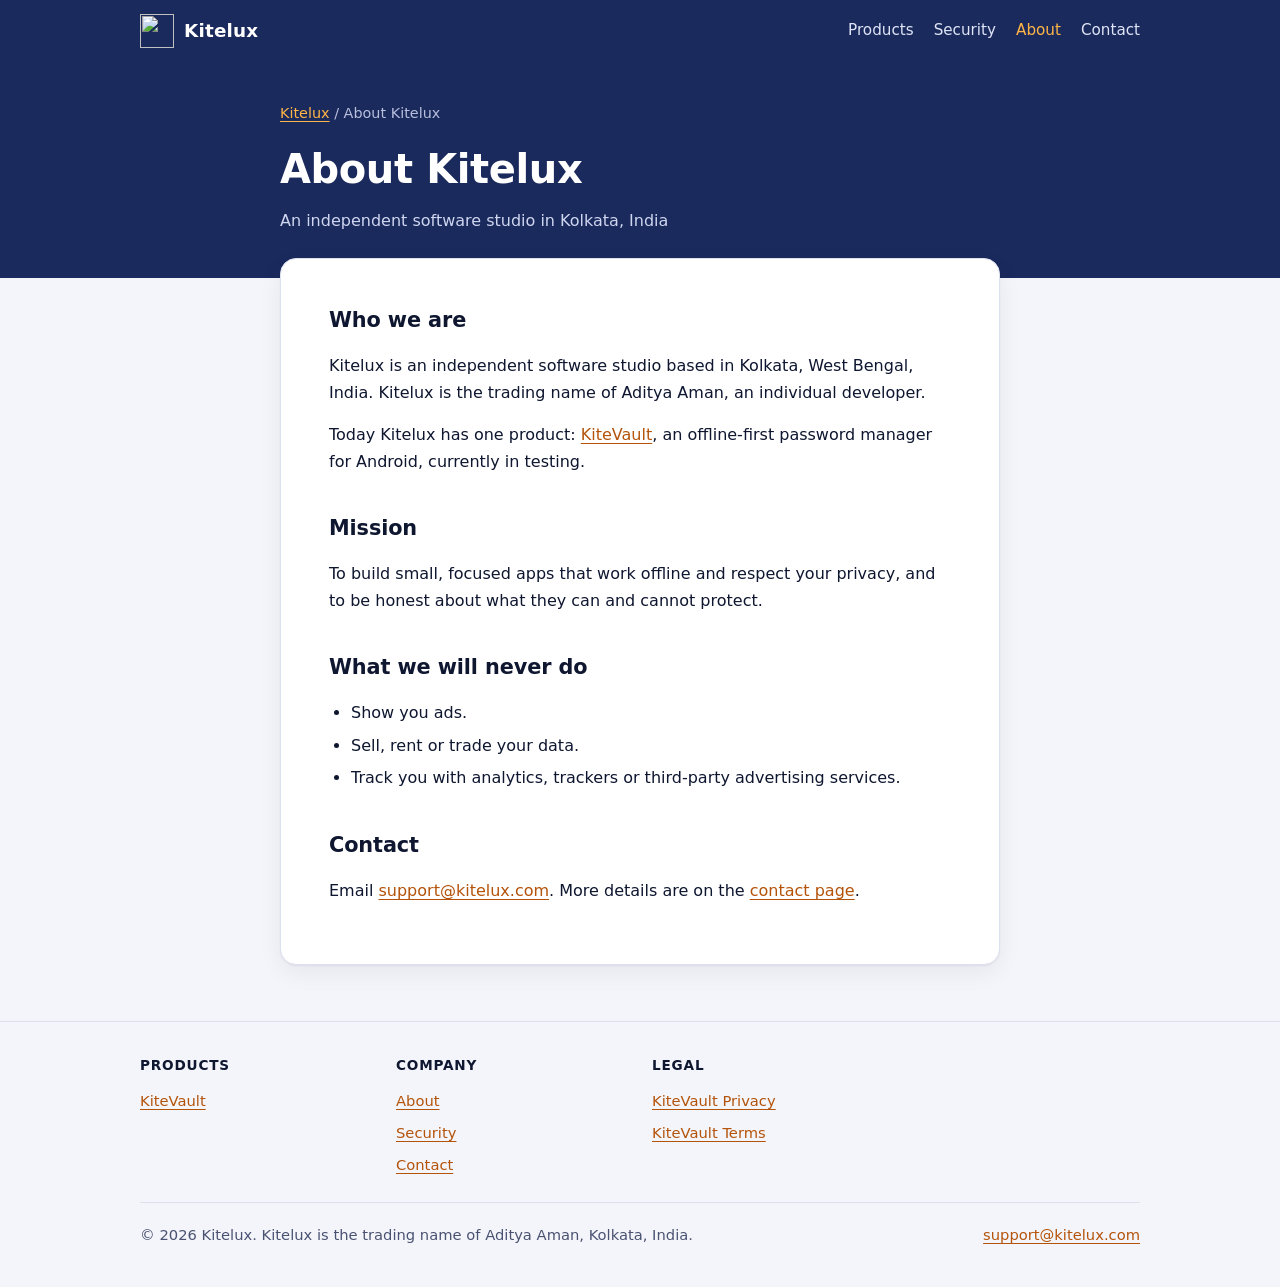
==== about/index.html @ 8097b114 "Rebuild kitelux.com as multi-product company hub Co-Authored-By: Claude Sonnet 5.5 <noreply@anthropi" ====
<!doctype html>
<html lang="en">
  <head>
    <meta charset="utf-8" />
    <meta name="viewport" content="width=device-width, initial-scale=1" />
    <title>About – Kitelux</title>
    <meta name="description" content="Kitelux is an independent software studio based in Kolkata, India, building small, focused apps that work offline and respect your privacy." />
    <link rel="canonical" href="https://kitelux.com/about/" />
    <meta name="theme-color" content="#0E1630" />

    <!-- TODO: assets/favicon-32.png and assets/apple-touch-icon.png do not exist yet. Generate them from the Kitelux logo. -->
    <link rel="icon" type="image/png" sizes="32x32" href="/assets/favicon-32.png" />
    <link rel="apple-touch-icon" sizes="180x180" href="/assets/apple-touch-icon.png" />

    <meta property="og:type" content="website" />
    <meta property="og:site_name" content="Kitelux" />
    <meta property="og:title" content="About – Kitelux" />
    <meta property="og:description" content="Kitelux is an independent software studio based in Kolkata, India, building small, focused apps that work offline and respect your privacy." />
    <meta property="og:url" content="https://kitelux.com/about/" />
    <!-- TODO: assets/og-kitelux.png does not exist yet (recommended 1200x630). -->
    <meta property="og:image" content="https://kitelux.com/assets/og-kitelux.png" />
    <meta name="twitter:card" content="summary_large_image" />

    <link rel="stylesheet" href="/assets/style.css" />
  </head>
  <body>
    <a class="skip" href="#main">Skip to content</a>

    <header class="site-header">
      <div class="wrap">
        <!-- TODO: confirm extension of the Kitelux logo (assets/kitelux-logo.svg or .png). File not added yet. -->
        <a class="brand" href="/"><img src="/assets/kitelux-logo.png" alt="" />Kitelux</a>
        <nav class="nav" aria-label="Main">
          <a href="/#products">Products</a>
          <a href="/security/">Security</a>
          <a href="/about/" aria-current="page">About</a>
          <a href="/contact/">Contact</a>
        </nav>
      </div>
    </header>

    <div class="doc-head">
      <div class="wrap narrow">
        <nav class="crumbs" aria-label="Breadcrumb"><a href="/">Kitelux</a> / <span aria-current="page">About Kitelux</span></nav>
        <h1>About Kitelux</h1>
        <p>An independent software studio in Kolkata, India</p>
      </div>
    </div>

    <main id="main" class="wrap narrow">
      <article class="doc">
        <h2>Who we are</h2>
        <p>
          Kitelux is an independent software studio based in Kolkata, West Bengal, India. Kitelux
          is the trading name of Aditya Aman, an individual developer.
        </p>
        <p>
          Today Kitelux has one product: <a href="/vault/">KiteVault</a>, an offline-first password
          manager for Android, currently in testing.
        </p>

        <h2>Mission</h2>
        <!-- TODO: confirm or replace this mission statement; drafted from the site's existing principles. -->
        <p>
          To build small, focused apps that work offline and respect your privacy, and to be honest
          about what they can and cannot protect.
        </p>

        <h2>What we will never do</h2>
        <ul>
          <li>Show you ads.</li>
          <li>Sell, rent or trade your data.</li>
          <li>Track you with analytics, trackers or third-party advertising services.</li>
        </ul>

        <h2>Contact</h2>
        <p>
          Email <a href="mailto:support@kitelux.com">support@kitelux.com</a>. More details are on the
          <a href="/contact/">contact page</a>.
        </p>
      </article>
    </main>

    <footer class="site-footer">
      <div class="wrap">
        <div class="footer-cols">
          <div class="footer-col">
            <h2>Products</h2>
            <ul>
              <li><a href="/vault/">KiteVault</a></li>
            </ul>
          </div>
          <div class="footer-col">
            <h2>Company</h2>
            <ul>
              <li><a href="/about/">About</a></li>
              <li><a href="/security/">Security</a></li>
              <li><a href="/contact/">Contact</a></li>
            </ul>
          </div>
          <div class="footer-col">
            <h2>Legal</h2>
            <ul>
              <li><a href="/vault/privacy/">KiteVault Privacy</a></li>
              <li><a href="/vault/terms/">KiteVault Terms</a></li>
            </ul>
          </div>
        </div>
        <div class="footer-bottom">
          <p>© 2026 Kitelux. Kitelux is the trading name of Aditya Aman, Kolkata, India.</p>
          <p><a href="mailto:support@kitelux.com">support@kitelux.com</a></p>
        </div>
      </div>
    </footer>
  </body>
</html>
---- assets/style.css ----
/*
 * Kitelux design system. One shared stylesheet for every page. No fonts or assets loaded externally.
 * Palette: night blue #0E1630, amber #FFB547. Light/dark via prefers-color-scheme.
 *
 * COMPONENTS (class → purpose)
 *   .site-header > .wrap > .brand + nav.nav   Header. Nav: Products, Security, About, Contact.
 *                                             Wraps onto extra lines on small screens (no JS, no hamburger).
 *                                             Mark current page with aria-current="page".
 *   .site-footer                              Footer, 4 columns on desktop, stacked on mobile:
 *     .footer-cols > .footer-col (h2 + ul)      Products | Company | Legal  (+ brand column optional)
 *     .footer-bottom                            © line + support email.
 *   .card / .product-card                     Surface box. Product card = .card.product-card with
 *                                             .app-head (icon + h2), a .badge, p, and .links buttons.
 *   .badge  + .badge-testing | .badge-available | .badge-soon
 *                                             Status pill. (.tag is a legacy alias of the base badge.)
 *   .section-heading                          Centered/left heading block: h2 + optional p, inside sections.
 *   .btn.btn-primary | .btn.btn-secondary     Buttons. Plain .btn behaves as secondary (legacy).
 *   .feature-grid > .feature                  Responsive grid of short feature blurbs (h3 + p).
 *                                             (.principles / .principle are legacy aliases.)
 *   .hero, .doc-head, .doc, .summary, .toc    Home hero and legal-document layout.
 *
 * Use tokens (var(--...)) instead of hard-coded colors in pages.
 */

:root {
  --bg: #f4f5fa;
  --surface: #ffffff;
  --surface-muted: #e8eaf3;
  --border: #dde1ee;
  --text: #0e1630;
  --text-muted: #4a5272;
  --primary: #1b2a5c;
  --on-primary: #ffffff;
  --accent: #b4530a;
  --accent-soft: #fff1dc;
  --header: #1b2a5c;
  --shadow: 0 1px 2px rgba(14, 22, 48, 0.06), 0 8px 24px rgba(14, 22, 48, 0.06);

  /* Status badges */
  --badge-testing-bg: var(--accent-soft);
  --badge-testing-fg: var(--accent);
  --badge-available-bg: #dcf5e3;
  --badge-available-fg: #14532d;
  --badge-soon-bg: var(--surface-muted);
  --badge-soon-fg: var(--text-muted);

  --font-sans:
    system-ui, -apple-system, 'Segoe UI', Roboto, 'Helvetica Neue', Arial, sans-serif;
}

@media (prefers-color-scheme: dark) {
  :root {
    --bg: #0e1630;
    --surface: #172042;
    --surface-muted: #212c5a;
    --border: #2a3566;
    --text: #f4f5fa;
    --text-muted: #b7bfdd;
    --primary: #ffb547;
    --on-primary: #0e1630;
    --accent: #ffb547;
    --accent-soft: #2b2f4e;
    --header: #0e1630;
    --shadow: 0 1px 2px rgba(0, 0, 0, 0.3), 0 8px 24px rgba(0, 0, 0, 0.25);

    --badge-available-bg: #17382b;
    --badge-available-fg: #9be7b4;
  }
}

/* Base */
* {
  box-sizing: border-box;
}

html {
  scroll-behavior: smooth;
  -webkit-text-size-adjust: 100%;
}

body {
  margin: 0;
  background: var(--bg);
  color: var(--text);
  font-family: var(--font-sans);
  font-size: 16px;
  line-height: 1.65;
  -webkit-font-smoothing: antialiased;
}

a {
  color: var(--accent);
  text-underline-offset: 3px;
}

a:hover {
  text-decoration-thickness: 2px;
}

:focus-visible {
  outline: 3px solid var(--accent);
  outline-offset: 2px;
  border-radius: 4px;
}

.skip {
  position: absolute;
  left: -999px;
}
.skip:focus {
  left: 16px;
  top: 12px;
  background: var(--surface);
  padding: 8px 12px;
  border-radius: 8px;
  z-index: 10;
}

.wrap {
  width: 100%;
  max-width: 1040px;
  margin: 0 auto;
  padding: 0 20px;
}

.wrap.narrow {
  max-width: 760px;
}

/* Site header + nav (works without JS: links wrap onto further lines on narrow screens) */
.site-header {
  background: var(--header);
  color: #fff;
}

/* The header background is dark in both modes, so use amber focus rings here. */
.site-header :focus-visible,
.hero :focus-visible,
.doc-head :focus-visible {
  outline-color: #ffb547;
}

.site-header .wrap {
  display: flex;
  flex-wrap: wrap;
  align-items: center;
  justify-content: space-between;
  gap: 4px 16px;
  padding-top: 10px;
  padding-bottom: 10px;
}

.brand {
  display: inline-flex;
  align-items: center;
  gap: 10px;
  color: #fff;
  text-decoration: none;
  font-weight: 700;
  font-size: 1.15rem;
  letter-spacing: 0.01em;
  padding: 4px 0;
}

.brand img {
  width: 34px;
  height: 34px;
}

.nav {
  display: flex;
  flex-wrap: wrap;
  gap: 0 20px;
  font-size: 0.95rem;
}

.nav a {
  color: #dfe4f7;
  text-decoration: none;
  padding: 8px 0; /* comfortable tap target */
}

.nav a:hover,
.nav a[aria-current='page'] {
  color: #ffb547;
}

/* Hero */
.hero {
  background: linear-gradient(180deg, var(--header) 0%, #14204a 100%);
  color: #fff;
  padding: 72px 0 96px;
  text-align: center;
}

.hero img {
  width: 96px;
  height: 96px;
  margin-bottom: 8px;
}

.hero h1 {
  margin: 0 0 12px;
  font-size: clamp(2.2rem, 6vw, 3.4rem);
  line-height: 1.1;
  letter-spacing: -0.02em;
}

.hero p {
  margin: 0 auto;
  max-width: 560px;
  color: #cfd6f0;
  font-size: 1.1rem;
}

/* Section heading */
.section-heading {
  margin: 0 0 24px;
  max-width: 640px;
}

.section-heading h2 {
  margin: 0 0 6px;
  font-size: clamp(1.4rem, 4vw, 1.9rem);
  line-height: 1.2;
  letter-spacing: -0.01em;
}

.section-heading p {
  margin: 0;
  color: var(--text-muted);
}

.section-heading.center {
  margin-left: auto;
  margin-right: auto;
  text-align: center;
}

/* Cards / product card */
.cards {
  display: grid;
  gap: 20px;
  margin-top: -48px;
  padding-bottom: 56px;
}

.card {
  background: var(--surface);
  border: 1px solid var(--border);
  border-radius: 16px;
  padding: 28px;
  box-shadow: var(--shadow);
}

.card h2 {
  margin: 0 0 6px;
  font-size: 1.4rem;
}

.card p {
  margin: 0 0 16px;
  color: var(--text-muted);
}

.product-card {
  display: flex;
  flex-direction: column;
}

.product-card .links {
  margin-top: auto;
}

.app-head {
  display: flex;
  align-items: center;
  gap: 16px;
  margin-bottom: 12px;
}

.app-head img {
  width: 56px;
  height: 56px;
  border-radius: 14px;
  background: #0e1630;
  padding: 6px;
}

.app-head h2 {
  margin: 0;
}

/* Status badge (.tag kept as a legacy alias of the base style) */
.badge,
.tag {
  display: inline-block;
  background: var(--badge-testing-bg);
  color: var(--badge-testing-fg);
  font-size: 0.78rem;
  font-weight: 600;
  letter-spacing: 0.04em;
  text-transform: uppercase;
  line-height: 1.5;
  padding: 3px 10px;
  border-radius: 999px;
  margin-bottom: 12px;
}

.badge-testing {
  background: var(--badge-testing-bg);
  color: var(--badge-testing-fg);
}

.badge-available {
  background: var(--badge-available-bg);
  color: var(--badge-available-fg);
}

.badge-soon {
  background: var(--badge-soon-bg);
  color: var(--badge-soon-fg);
}

/* Buttons: .btn alone = secondary (outline) */
.links {
  display: flex;
  flex-wrap: wrap;
  gap: 12px;
}

.btn {
  display: inline-block;
  padding: 10px 18px;
  border-radius: 10px;
  font-weight: 600;
  font-size: 0.95rem;
  line-height: 1.4;
  text-align: center;
  text-decoration: none;
  background: transparent;
  border: 1.5px solid var(--primary);
  color: var(--primary);
}

.btn:hover {
  background: var(--primary);
  color: var(--on-primary);
}

.btn-primary {
  background: var(--primary);
  color: var(--on-primary);
}

.btn-primary:hover {
  background: transparent;
  color: var(--primary);
}

.btn-secondary {
  background: transparent;
  color: var(--primary);
}

/* Feature grid (.principles / .principle kept as legacy aliases) */
.feature-grid,
.principles {
  display: grid;
  gap: 16px;
  padding: 8px 0 64px;
}

.feature,
.principle {
  padding: 20px;
  border-left: 3px solid var(--accent);
  background: var(--surface);
  border-radius: 0 12px 12px 0;
}

.feature h3,
.principle h3 {
  margin: 0 0 4px;
  font-size: 1.05rem;
}

.feature p,
.principle p {
  margin: 0;
  color: var(--text-muted);
  font-size: 0.95rem;
}

/* Page sections, muted card, text strips (home page) */
.section {
  padding-top: 56px;
}

.section .cards {
  margin-top: 0;
  padding-bottom: 0;
}

.card h3 {
  margin: 0 0 6px;
  font-size: 1.4rem;
}

.app-head h3 {
  margin: 0;
}

.card-muted {
  background: var(--surface-muted);
  border-style: dashed;
  box-shadow: none;
}

.card-muted h3,
.card-muted p {
  color: var(--text-muted);
}

.hero-actions {
  margin-top: 24px;
}

.strip {
  border-top: 1px solid var(--border);
  padding: 32px 0;
}

.strip + .strip {
  padding-top: 0;
  border-top: 0;
}

.strip h2 {
  margin: 0 0 6px;
  font-size: 1.2rem;
}

.strip p {
  margin: 0;
  max-width: 640px;
  color: var(--text-muted);
}

/* Links on the muted contents box: accent is below 4.5:1 here in light mode */
.toc a {
  color: var(--primary);
}

/* Buttons on the hero, which is dark navy in both modes */
.hero .btn-primary {
  background: #ffb547;
  border-color: #ffb547;
  color: #0e1630;
}

.hero .btn-primary:hover {
  background: #fff;
  border-color: #fff;
  color: #0e1630;
}

.hero .btn-secondary {
  color: #fff;
  border-color: #fff;
}

.hero .btn-secondary:hover {
  background: #fff;
  color: #0e1630;
}

/* Buttons placed on the dark hero (404) */
.links-center {
  justify-content: center;
}

.btn-on-dark {
  color: #fff;
  border-color: #fff;
}

.btn-on-dark:hover {
  background: #fff;
  color: #0e1630;
}

/* Product page */
.hero-product {
  padding: 40px 0 56px;
}

.hero .crumbs {
  font-size: 0.9rem;
  color: #b7bfdd;
  margin-bottom: 24px;
  text-align: left;
}

.hero .crumbs a {
  color: #ffb547;
}

.hero .app-icon {
  border-radius: 22px;
  background: #0e1630;
  padding: 10px;
}

.hero-product .badge {
  margin-bottom: 4px;
}

.prose {
  max-width: 680px;
  margin: 0;
}

.checklist {
  padding-left: 22px;
}

.checklist li {
  margin: 8px 0;
}

.faq h3 {
  margin: 24px 0 4px;
  font-size: 1.05rem;
}

.faq h3:first-child {
  margin-top: 0;
}

.faq p {
  margin: 0;
  color: var(--text-muted);
}

/* Legal pages */
.doc-head {
  background: var(--header);
  color: #fff;
  padding: 40px 0 44px;
}

.doc-head .crumbs {
  font-size: 0.9rem;
  color: #b7bfdd;
  margin-bottom: 10px;
}

.doc-head .crumbs a {
  color: #ffb547;
}

.doc-head h1 {
  margin: 0 0 6px;
  font-size: clamp(1.8rem, 5vw, 2.5rem);
  letter-spacing: -0.01em;
}

.doc-head p {
  margin: 0;
  color: #cfd6f0;
}

.doc {
  background: var(--surface);
  border: 1px solid var(--border);
  border-radius: 16px;
  box-shadow: var(--shadow);
  padding: 32px 28px;
  margin: -20px auto 56px;
}

.doc h2 {
  margin: 36px 0 8px;
  font-size: 1.3rem;
  letter-spacing: -0.005em;
}

.doc h2:first-child {
  margin-top: 0;
}

.doc h3 {
  margin: 20px 0 4px;
  font-size: 1.05rem;
}

.doc p,
.doc li {
  color: var(--text);
}

.doc ul {
  padding-left: 22px;
}

.doc li {
  margin: 6px 0;
}

.summary {
  background: var(--accent-soft);
  border-radius: 12px;
  padding: 18px 20px;
  margin: 0 0 28px;
}

.summary strong {
  display: block;
  margin-bottom: 6px;
}

.summary ul {
  margin: 0;
}

.toc {
  background: var(--surface-muted);
  border-radius: 12px;
  padding: 16px 20px;
  margin: 0 0 28px;
  font-size: 0.95rem;
}

.toc strong {
  display: block;
  margin-bottom: 6px;
}

.toc ol {
  margin: 0;
  padding-left: 20px;
  columns: 2;
  column-gap: 32px;
}

.table-scroll {
  overflow-x: auto;
}

table {
  width: 100%;
  border-collapse: collapse;
  font-size: 0.95rem;
  margin: 12px 0;
}

th,
td {
  text-align: left;
  vertical-align: top;
  padding: 10px 12px;
  border-bottom: 1px solid var(--border);
}

th {
  background: var(--surface-muted);
  font-weight: 600;
}

/* Footer: .footer-cols (4 columns) + .footer-bottom.
   Legacy markup (.wrap with a span and a nav) keeps working. */
.site-footer {
  border-top: 1px solid var(--border);
  padding: 32px 0 40px;
  color: var(--text-muted);
  font-size: 0.92rem;
}

.site-footer .wrap {
  display: flex;
  flex-wrap: wrap;
  justify-content: space-between;
  gap: 12px;
}

.site-footer nav {
  display: flex;
  flex-wrap: wrap;
  gap: 18px;
}

.footer-cols {
  display: grid;
  grid-template-columns: 1fr;
  gap: 24px;
  flex: 1 1 100%;
}

.footer-col h2 {
  margin: 0 0 8px;
  font-size: 0.85rem;
  letter-spacing: 0.06em;
  text-transform: uppercase;
  color: var(--text);
}

.footer-col ul {
  list-style: none;
  margin: 0;
  padding: 0;
}

.footer-col li {
  margin: 0;
}

.footer-col a {
  display: inline-block;
  padding: 4px 0;
}

.footer-bottom {
  flex: 1 1 100%;
  display: flex;
  flex-wrap: wrap;
  justify-content: space-between;
  gap: 8px 24px;
  margin-top: 8px;
  padding-top: 20px;
  border-top: 1px solid var(--border);
}

.footer-bottom p {
  margin: 0;
}

@media (min-width: 560px) {
  .footer-cols {
    grid-template-columns: repeat(2, 1fr);
  }
}

@media (min-width: 720px) {
  .cards {
    grid-template-columns: repeat(2, 1fr);
  }
  .feature-grid,
  .principles {
    grid-template-columns: repeat(3, 1fr);
  }
  .feature-grid.feature-grid-4 {
    grid-template-columns: repeat(2, 1fr);
  }
  .doc {
    padding: 44px 48px;
  }
  .footer-cols {
    grid-template-columns: repeat(4, 1fr);
  }
}

@media (max-width: 560px) {
  .toc ol {
    columns: 1;
  }
  .nav {
    gap: 0 16px;
  }
}

@media print {
  .site-header,
  .site-footer,
  .toc {
    display: none;
  }
  .doc-head {
    background: none;
    color: #000;
  }
  .doc {
    box-shadow: none;
    border: 0;
  }
}
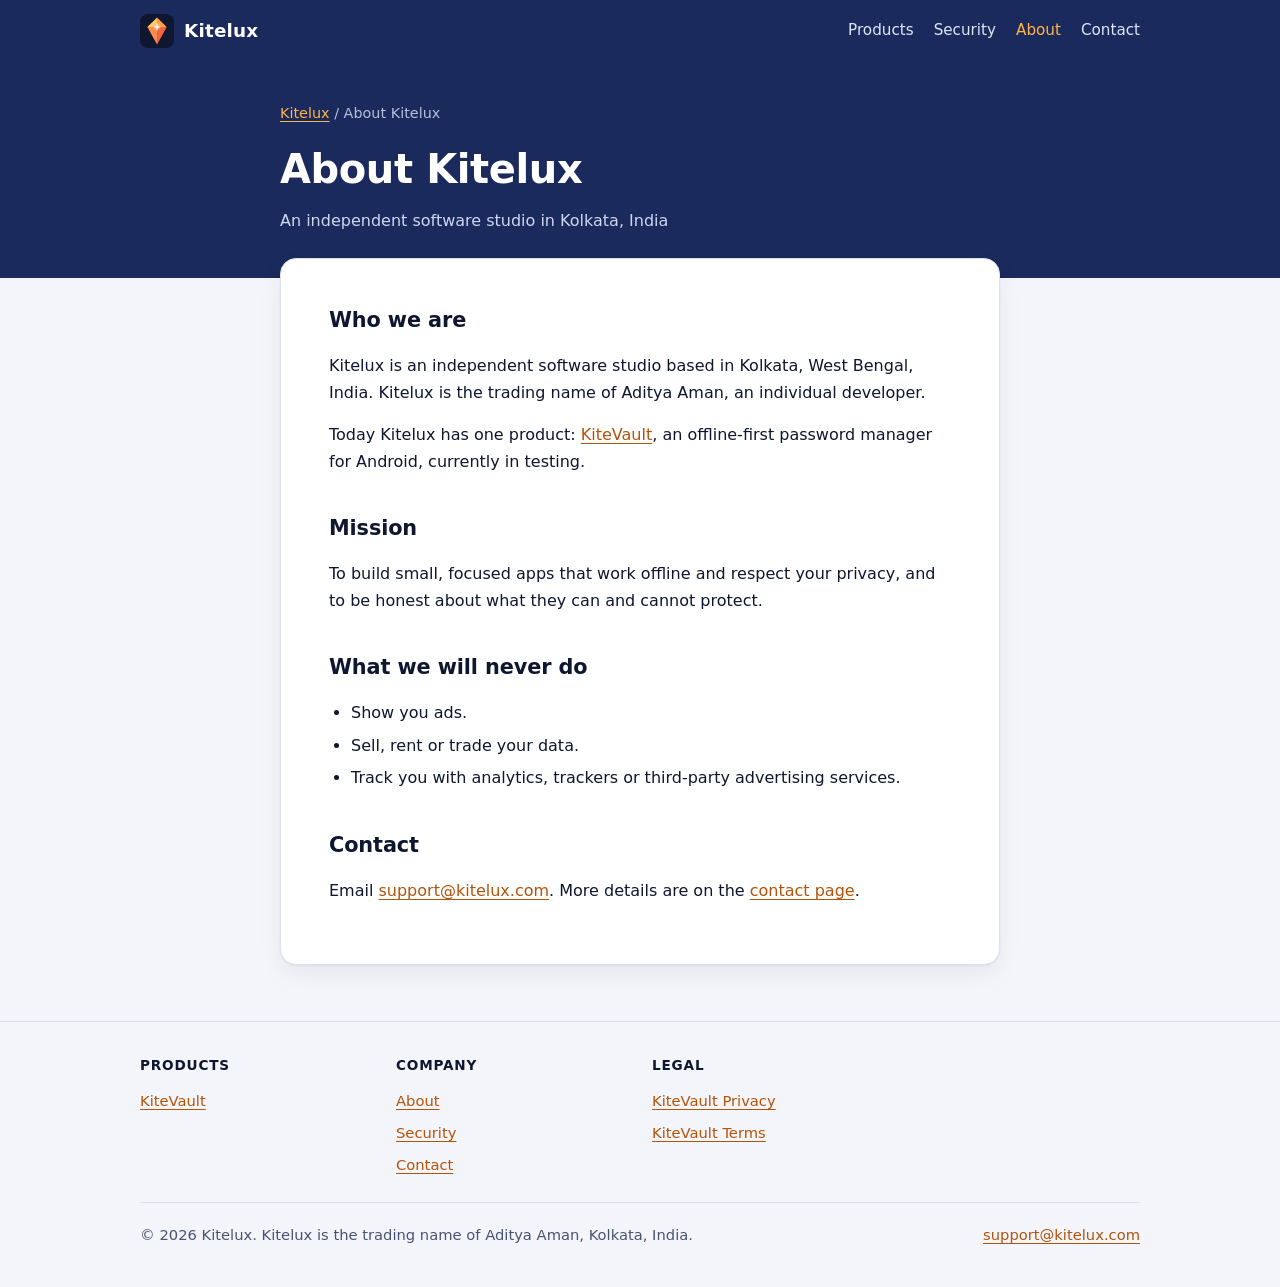
==== commit 96619c98: "Add Kitelux logo, KiteVault icon, favicons and OG image; remove old mark Co-Authored-By: Claude Sonn" ====
--- a/about/index.html
+++ b/about/index.html
@@ -8,7 +8,6 @@
     <link rel="canonical" href="https://kitelux.com/about/" />
     <meta name="theme-color" content="#0E1630" />
 
-    <!-- TODO: assets/favicon-32.png and assets/apple-touch-icon.png do not exist yet. Generate them from the Kitelux logo. -->
     <link rel="icon" type="image/png" sizes="32x32" href="/assets/favicon-32.png" />
     <link rel="apple-touch-icon" sizes="180x180" href="/assets/apple-touch-icon.png" />
 
@@ -17,7 +16,6 @@
     <meta property="og:title" content="About – Kitelux" />
     <meta property="og:description" content="Kitelux is an independent software studio based in Kolkata, India, building small, focused apps that work offline and respect your privacy." />
     <meta property="og:url" content="https://kitelux.com/about/" />
-    <!-- TODO: assets/og-kitelux.png does not exist yet (recommended 1200x630). -->
     <meta property="og:image" content="https://kitelux.com/assets/og-kitelux.png" />
     <meta name="twitter:card" content="summary_large_image" />
 
@@ -28,7 +26,6 @@
 
     <header class="site-header">
       <div class="wrap">
-        <!-- TODO: confirm extension of the Kitelux logo (assets/kitelux-logo.svg or .png). File not added yet. -->
         <a class="brand" href="/"><img src="/assets/kitelux-logo.png" alt="" />Kitelux</a>
         <nav class="nav" aria-label="Main">
           <a href="/#products">Products</a>
--- a/assets/style.css
+++ b/assets/style.css
@@ -165,6 +165,7 @@
 .brand img {
   width: 34px;
   height: 34px;
+  border-radius: 8px;
 }
 
 .nav {
@@ -197,6 +198,7 @@
   width: 96px;
   height: 96px;
   margin-bottom: 8px;
+  border-radius: 20px;
 }
 
 .hero h1 {
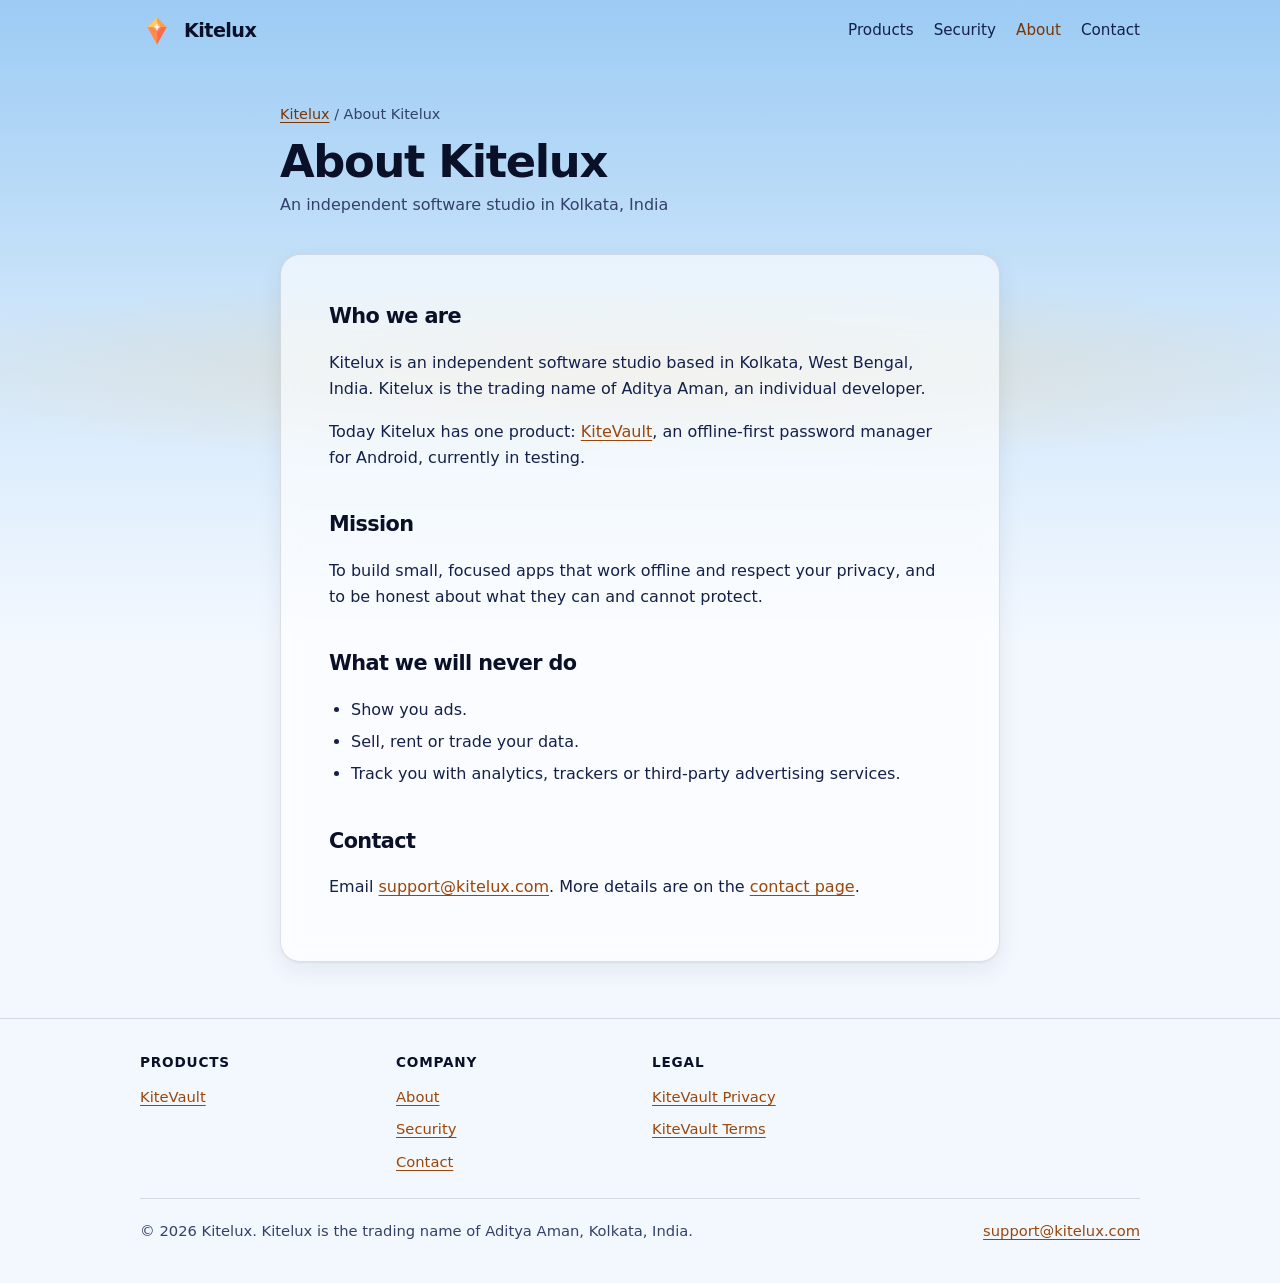
==== commit e4ff3761: "Restyle site with night-sky / day-sky theme, self-hosted Inter, transparent logos Co-Authored-By: Cl" ====
--- a/about/index.html
+++ b/about/index.html
@@ -6,7 +6,8 @@
     <title>About – Kitelux</title>
     <meta name="description" content="Kitelux is an independent software studio based in Kolkata, India, building small, focused apps that work offline and respect your privacy." />
     <link rel="canonical" href="https://kitelux.com/about/" />
-    <meta name="theme-color" content="#0E1630" />
+    <meta name="theme-color" content="#9ccbf4" media="(prefers-color-scheme: light)" />
+    <meta name="theme-color" content="#0A1028" media="(prefers-color-scheme: dark)" />
 
     <link rel="icon" type="image/png" sizes="32x32" href="/assets/favicon-32.png" />
     <link rel="apple-touch-icon" sizes="180x180" href="/assets/apple-touch-icon.png" />
@@ -19,6 +20,7 @@
     <meta property="og:image" content="https://kitelux.com/assets/og-kitelux.png" />
     <meta name="twitter:card" content="summary_large_image" />
 
+    <link rel="preload" href="/assets/fonts/InterVariable.woff2" as="font" type="font/woff2" crossorigin />
     <link rel="stylesheet" href="/assets/style.css" />
   </head>
   <body>
--- a/assets/style.css
+++ b/assets/style.css
@@ -1,70 +1,126 @@
 /*
- * Kitelux design system. One shared stylesheet for every page. No fonts or assets loaded externally.
- * Palette: night blue #0E1630, amber #FFB547. Light/dark via prefers-color-scheme.
+ * Kitelux design system. One shared stylesheet for every page. Everything is served from this site:
+ * no CDNs, no tracking. One self-hosted variable font (Inter, SIL OFL, see assets/fonts/).
+ * Theme: "night sky" in dark mode, "day sky" in light mode (prefers-color-scheme). Amber #FFB547 is the
+ * shared accent; night blue #0E1630 / #0A1028 anchors the dark theme.
  *
  * COMPONENTS (class → purpose)
- *   .site-header > .wrap > .brand + nav.nav   Header. Nav: Products, Security, About, Contact.
- *                                             Wraps onto extra lines on small screens (no JS, no hamburger).
- *                                             Mark current page with aria-current="page".
- *   .site-footer                              Footer, 4 columns on desktop, stacked on mobile:
- *     .footer-cols > .footer-col (h2 + ul)      Products | Company | Legal  (+ brand column optional)
+ *   .site-header > .wrap > .brand + nav.nav   Sticky header. Transparent over the sky; becomes solid with
+ *                                             blur once scrolled (CSS scroll-driven animation; browsers
+ *                                             without it just keep the solid style). Nav: Products,
+ *                                             Security, About, Contact. Wraps on small screens, no JS.
+ *   .hero / .doc-head                         Page intro on the sky gradient with a dusk glow at its bottom.
+ *   .site-footer                              4-column grid on desktop, stacked on mobile:
+ *     .footer-cols > .footer-col (h2 + ul)      Products | Company | Legal
  *     .footer-bottom                            © line + support email.
- *   .card / .product-card                     Surface box. Product card = .card.product-card with
- *                                             .app-head (icon + h2), a .badge, p, and .links buttons.
- *   .badge  + .badge-testing | .badge-available | .badge-soon
- *                                             Status pill. (.tag is a legacy alias of the base badge.)
- *   .section-heading                          Centered/left heading block: h2 + optional p, inside sections.
- *   .btn.btn-primary | .btn.btn-secondary     Buttons. Plain .btn behaves as secondary (legacy).
- *   .feature-grid > .feature                  Responsive grid of short feature blurbs (h3 + p).
- *                                             (.principles / .principle are legacy aliases.)
- *   .hero, .doc-head, .doc, .summary, .toc    Home hero and legal-document layout.
+ *   .card / .product-card                     Glass card (translucent, blurred, amber glow on hover/focus).
+ *                                             Product card = .card.product-card: .app-head (icon + h3),
+ *                                             .badge, p, .links.  .card-muted = placeholder card.
+ *   .badge + .badge-testing | .badge-available | .badge-soon     Status pill. (.tag = legacy alias.)
+ *   .section-heading                          h2 + optional p, optional .center.
+ *   .btn.btn-primary | .btn.btn-secondary     Buttons (plain .btn = secondary).
+ *   .feature-grid > .feature                  Responsive grid of glass cards (h3 + p). (.principles /
+ *                                             .principle are legacy aliases.)
+ *   .doc, .summary, .toc, table               Long-form legal/info page layout.
  *
  * Use tokens (var(--...)) instead of hard-coded colors in pages.
  */
 
+@font-face {
+  font-family: 'Inter';
+  src: url('/assets/fonts/InterVariable.woff2') format('woff2');
+  font-weight: 100 900;
+  font-style: normal;
+  font-display: swap;
+}
+
+/* Day sky (light) */
 :root {
-  --bg: #f4f5fa;
+  --sky-top: #9ccbf4;
+  --sky-mid: #cde5fa;
+  --bg: #f3f8ff;
+  --sky-height: 640px;
+
   --surface: #ffffff;
-  --surface-muted: #e8eaf3;
-  --border: #dde1ee;
-  --text: #0e1630;
-  --text-muted: #4a5272;
-  --primary: #1b2a5c;
+  --surface-muted: rgba(14, 22, 48, 0.06);
+  --border: rgba(14, 22, 48, 0.14);
+
+  --heading: #0a1028;
+  --text: #14204a;
+  --text-muted: #33406b;
+
+  --primary: #14204a;
   --on-primary: #ffffff;
-  --accent: #b4530a;
-  --accent-soft: #fff1dc;
-  --header: #1b2a5c;
-  --shadow: 0 1px 2px rgba(14, 22, 48, 0.06), 0 8px 24px rgba(14, 22, 48, 0.06);
-
-  /* Status badges */
+  --accent: #9a4608;
+  --accent-soft: rgba(255, 181, 71, 0.28);
+  --amber: #ffb547;
+
+  --card-bg: rgba(255, 255, 255, 0.62);
+  --card-bg-muted: rgba(255, 255, 255, 0.35);
+  --card-border: rgba(14, 22, 48, 0.12);
+  --card-hover-border: rgba(154, 70, 8, 0.6);
+  --card-glow: rgba(255, 181, 71, 0.4);
+  --shadow: 0 1px 2px rgba(14, 22, 48, 0.06), 0 8px 24px rgba(14, 22, 48, 0.07);
+
+  --nav-fg: #14204a;
+  --nav-hover: #7a3500;
+  --header-solid: rgba(243, 248, 255, 0.85);
+  --header-border: rgba(14, 22, 48, 0.12);
+  --glow: rgba(255, 181, 71, 0.22);
+  --focus: #14204a;
+  --noise: none;
+
   --badge-testing-bg: var(--accent-soft);
-  --badge-testing-fg: var(--accent);
+  --badge-testing-fg: #6f3000;
   --badge-available-bg: #dcf5e3;
   --badge-available-fg: #14532d;
-  --badge-soon-bg: var(--surface-muted);
-  --badge-soon-fg: var(--text-muted);
-
-  --font-sans:
-    system-ui, -apple-system, 'Segoe UI', Roboto, 'Helvetica Neue', Arial, sans-serif;
-}
-
+  --badge-soon-bg: rgba(14, 22, 48, 0.08);
+  --badge-soon-fg: #33406b;
+
+  --font-sans: 'Inter', system-ui, -apple-system, 'Segoe UI', Roboto, 'Helvetica Neue', Arial, sans-serif;
+}
+
+/* Night sky (dark) */
 @media (prefers-color-scheme: dark) {
   :root {
-    --bg: #0e1630;
-    --surface: #172042;
-    --surface-muted: #212c5a;
-    --border: #2a3566;
-    --text: #f4f5fa;
-    --text-muted: #b7bfdd;
+    --sky-top: #0a1028;
+    --sky-mid: #121b45;
+    --bg: #1c2257;
+
+    --surface: #151d4a;
+    --surface-muted: rgba(255, 255, 255, 0.06);
+    --border: rgba(255, 255, 255, 0.1);
+
+    --heading: #f6f8ff;
+    --text: #e6eaf8;
+    --text-muted: #d5dbf2;
+
     --primary: #ffb547;
-    --on-primary: #0e1630;
+    --on-primary: #0a1028;
     --accent: #ffb547;
-    --accent-soft: #2b2f4e;
-    --header: #0e1630;
-    --shadow: 0 1px 2px rgba(0, 0, 0, 0.3), 0 8px 24px rgba(0, 0, 0, 0.25);
-
-    --badge-available-bg: #17382b;
+    --accent-soft: rgba(255, 181, 71, 0.14);
+
+    --card-bg: rgba(255, 255, 255, 0.04);
+    --card-bg-muted: rgba(255, 255, 255, 0.02);
+    --card-border: rgba(255, 255, 255, 0.08);
+    --card-hover-border: rgba(255, 181, 71, 0.45);
+    --card-glow: rgba(255, 181, 71, 0.16);
+    --shadow: 0 1px 2px rgba(0, 0, 0, 0.3), 0 8px 24px rgba(0, 0, 0, 0.22);
+
+    --nav-fg: #dce2f7;
+    --nav-hover: #ffb547;
+    --header-solid: rgba(10, 16, 40, 0.85);
+    --header-border: rgba(255, 255, 255, 0.1);
+    --glow: rgba(255, 181, 71, 0.08);
+    --focus: #ffb547;
+    /* Very subtle film grain (feTurbulence), ~4% opacity, inline data URI */
+    --noise: url("data:image/svg+xml,%3Csvg xmlns='http://www.w3.org/2000/svg' width='180' height='180'%3E%3Cfilter id='n'%3E%3CfeTurbulence type='fractalNoise' baseFrequency='0.8' numOctaves='2' stitchTiles='stitch'/%3E%3C/filter%3E%3Crect width='100%25' height='100%25' filter='url(%23n)' opacity='0.04'/%3E%3C/svg%3E");
+
+    --badge-testing-fg: #ffb547;
+    --badge-available-bg: rgba(52, 211, 153, 0.14);
     --badge-available-fg: #9be7b4;
+    --badge-soon-bg: rgba(255, 255, 255, 0.08);
+    --badge-soon-fg: #d5dbf2;
   }
 }
 
@@ -74,13 +130,21 @@
 }
 
 html {
+  min-height: 100%;
   scroll-behavior: smooth;
   -webkit-text-size-adjust: 100%;
 }
 
 body {
   margin: 0;
-  background: var(--bg);
+  background-color: var(--bg);
+  background-image:
+    var(--noise),
+    linear-gradient(180deg, var(--sky-top) 0, var(--sky-mid) 320px, var(--bg) var(--sky-height));
+  background-size:
+    180px 180px,
+    100% var(--sky-height);
+  background-repeat: repeat, no-repeat;
   color: var(--text);
   font-family: var(--font-sans);
   font-size: 16px;
@@ -88,6 +152,21 @@
   -webkit-font-smoothing: antialiased;
 }
 
+h1,
+h2,
+h3,
+h4 {
+  color: var(--heading);
+  font-weight: 700;
+  letter-spacing: -0.03em;
+  text-wrap: balance;
+}
+
+h3,
+h4 {
+  font-weight: 650;
+}
+
 a {
   color: var(--accent);
   text-underline-offset: 3px;
@@ -98,7 +177,7 @@
 }
 
 :focus-visible {
-  outline: 3px solid var(--accent);
+  outline: 3px solid var(--focus);
   outline-offset: 2px;
   border-radius: 4px;
 }
@@ -111,9 +190,10 @@
   left: 16px;
   top: 12px;
   background: var(--surface);
+  color: var(--text);
   padding: 8px 12px;
   border-radius: 8px;
-  z-index: 10;
+  z-index: 30;
 }
 
 .wrap {
@@ -127,17 +207,37 @@
   max-width: 760px;
 }
 
-/* Site header + nav (works without JS: links wrap onto further lines on narrow screens) */
+/* Sticky header: solid by default; where scroll-driven animations exist it starts transparent
+   over the sky and turns solid (with blur and a bottom border) as the page scrolls. */
 .site-header {
-  background: var(--header);
-  color: #fff;
-}
-
-/* The header background is dark in both modes, so use amber focus rings here. */
-.site-header :focus-visible,
-.hero :focus-visible,
-.doc-head :focus-visible {
-  outline-color: #ffb547;
+  position: sticky;
+  top: 0;
+  z-index: 20;
+  background: var(--header-solid);
+  border-bottom: 1px solid var(--header-border);
+  -webkit-backdrop-filter: blur(12px);
+  backdrop-filter: blur(12px);
+}
+
+@supports (animation-timeline: scroll()) {
+  .site-header {
+    background: transparent;
+    border-bottom-color: transparent;
+    -webkit-backdrop-filter: blur(0);
+    backdrop-filter: blur(0);
+    animation: header-solid linear both;
+    animation-timeline: scroll(root block);
+    animation-range: 0 96px;
+  }
+}
+
+@keyframes header-solid {
+  to {
+    background: var(--header-solid);
+    border-bottom-color: var(--header-border);
+    -webkit-backdrop-filter: blur(12px);
+    backdrop-filter: blur(12px);
+  }
 }
 
 .site-header .wrap {
@@ -154,18 +254,17 @@
   display: inline-flex;
   align-items: center;
   gap: 10px;
-  color: #fff;
+  color: var(--heading);
   text-decoration: none;
   font-weight: 700;
-  font-size: 1.15rem;
-  letter-spacing: 0.01em;
+  font-size: 1.2rem;
+  letter-spacing: -0.03em;
   padding: 4px 0;
 }
 
 .brand img {
   width: 34px;
   height: 34px;
-  border-radius: 8px;
 }
 
 .nav {
@@ -176,21 +275,46 @@
 }
 
 .nav a {
-  color: #dfe4f7;
+  color: var(--nav-fg);
   text-decoration: none;
   padding: 8px 0; /* comfortable tap target */
 }
 
 .nav a:hover,
 .nav a[aria-current='page'] {
-  color: #ffb547;
-}
-
-/* Hero */
+  color: var(--nav-hover);
+}
+
+/* Hero and page intro: transparent over the sky, with a dusk glow along the bottom edge */
+.hero,
+.doc-head {
+  position: relative;
+}
+
+/* The glow is centred on the hero's bottom edge and fades out on both sides of it,
+   so there is no hard line where the hero ends. It sits behind all content. */
+.hero::after,
+.doc-head::after {
+  content: '';
+  position: absolute;
+  left: 0;
+  right: 0;
+  top: 20%;
+  bottom: -200px;
+  z-index: -1;
+  background: radial-gradient(ellipse 62% 26% at 50% 72%, var(--glow), transparent 100%);
+  pointer-events: none;
+}
+
+.hero > .wrap,
+.doc-head > .wrap {
+  position: relative;
+  z-index: 1;
+}
+
 .hero {
-  background: linear-gradient(180deg, var(--header) 0%, #14204a 100%);
-  color: #fff;
-  padding: 72px 0 96px;
+  color: var(--text);
+  padding: 56px 0 88px;
   text-align: center;
 }
 
@@ -198,20 +322,19 @@
   width: 96px;
   height: 96px;
   margin-bottom: 8px;
-  border-radius: 20px;
+  filter: drop-shadow(0 8px 28px rgba(255, 181, 71, 0.28));
 }
 
 .hero h1 {
-  margin: 0 0 12px;
-  font-size: clamp(2.2rem, 6vw, 3.4rem);
-  line-height: 1.1;
-  letter-spacing: -0.02em;
+  margin: 0 0 14px;
+  font-size: clamp(2.4rem, 5vw, 4rem);
+  line-height: 1.08;
 }
 
 .hero p {
   margin: 0 auto;
   max-width: 560px;
-  color: #cfd6f0;
+  color: var(--text-muted);
   font-size: 1.1rem;
 }
 
@@ -223,9 +346,8 @@
 
 .section-heading h2 {
   margin: 0 0 6px;
-  font-size: clamp(1.4rem, 4vw, 1.9rem);
+  font-size: clamp(1.5rem, 4vw, 2rem);
   line-height: 1.2;
-  letter-spacing: -0.01em;
 }
 
 .section-heading p {
@@ -239,7 +361,35 @@
   text-align: center;
 }
 
-/* Cards / product card */
+/* Glass cards: .card, .feature (+ legacy .principle) and the long-form .doc */
+.card,
+.feature,
+.principle,
+.doc {
+  background: var(--card-bg);
+  border: 1px solid var(--card-border);
+  border-radius: 20px;
+  box-shadow: var(--shadow);
+  -webkit-backdrop-filter: blur(8px);
+  backdrop-filter: blur(8px);
+  transition:
+    border-color 200ms ease,
+    box-shadow 200ms ease;
+}
+
+/* Hover/focus only changes colour and glow, never size or position (no layout shift) */
+.card:hover,
+.card:focus-within,
+.feature:hover,
+.feature:focus-within,
+.principle:hover,
+.principle:focus-within {
+  border-color: var(--card-hover-border);
+  box-shadow:
+    var(--shadow),
+    0 0 28px var(--card-glow);
+}
+
 .cards {
   display: grid;
   gap: 20px;
@@ -248,14 +398,11 @@
 }
 
 .card {
-  background: var(--surface);
-  border: 1px solid var(--border);
-  border-radius: 16px;
   padding: 28px;
-  box-shadow: var(--shadow);
-}
-
-.card h2 {
+}
+
+.card h2,
+.card h3 {
   margin: 0 0 6px;
   font-size: 1.4rem;
 }
@@ -284,12 +431,10 @@
 .app-head img {
   width: 56px;
   height: 56px;
-  border-radius: 14px;
-  background: #0e1630;
-  padding: 6px;
-}
-
-.app-head h2 {
+}
+
+.app-head h2,
+.app-head h3 {
   margin: 0;
 }
 
@@ -300,7 +445,7 @@
   background: var(--badge-testing-bg);
   color: var(--badge-testing-fg);
   font-size: 0.78rem;
-  font-weight: 600;
+  font-weight: 650;
   letter-spacing: 0.04em;
   text-transform: uppercase;
   line-height: 1.5;
@@ -331,11 +476,15 @@
   gap: 12px;
 }
 
+.links-center {
+  justify-content: center;
+}
+
 .btn {
   display: inline-block;
   padding: 10px 18px;
-  border-radius: 10px;
-  font-weight: 600;
+  border-radius: 12px;
+  font-weight: 650;
   font-size: 0.95rem;
   line-height: 1.4;
   text-align: center;
@@ -343,6 +492,9 @@
   background: transparent;
   border: 1.5px solid var(--primary);
   color: var(--primary);
+  transition:
+    background-color 200ms ease,
+    color 200ms ease;
 }
 
 .btn:hover {
@@ -351,13 +503,15 @@
 }
 
 .btn-primary {
-  background: var(--primary);
-  color: var(--on-primary);
+  background: var(--amber);
+  border-color: var(--amber);
+  color: #0a1028;
 }
 
 .btn-primary:hover {
-  background: transparent;
-  color: var(--primary);
+  background: #ffc76b;
+  border-color: #ffc76b;
+  color: #0a1028;
 }
 
 .btn-secondary {
@@ -375,10 +529,7 @@
 
 .feature,
 .principle {
-  padding: 20px;
-  border-left: 3px solid var(--accent);
-  background: var(--surface);
-  border-radius: 0 12px 12px 0;
+  padding: 22px;
 }
 
 .feature h3,
@@ -394,7 +545,7 @@
   font-size: 0.95rem;
 }
 
-/* Page sections, muted card, text strips (home page) */
+/* Page sections, muted card, text strips */
 .section {
   padding-top: 56px;
 }
@@ -404,28 +555,25 @@
   padding-bottom: 0;
 }
 
-.card h3 {
-  margin: 0 0 6px;
-  font-size: 1.4rem;
-}
-
-.app-head h3 {
-  margin: 0;
-}
-
 .card-muted {
-  background: var(--surface-muted);
+  background: var(--card-bg-muted);
   border-style: dashed;
   box-shadow: none;
 }
 
+.card-muted:hover,
+.card-muted:focus-within {
+  border-color: var(--card-border);
+  box-shadow: none;
+}
+
 .card-muted h3,
 .card-muted p {
   color: var(--text-muted);
 }
 
-.hero-actions {
-  margin-top: 24px;
+.hero .hero-actions {
+  margin: 28px auto 0;
 }
 
 .strip {
@@ -449,69 +597,25 @@
   color: var(--text-muted);
 }
 
-/* Links on the muted contents box: accent is below 4.5:1 here in light mode */
-.toc a {
-  color: var(--primary);
-}
-
-/* Buttons on the hero, which is dark navy in both modes */
-.hero .btn-primary {
-  background: #ffb547;
-  border-color: #ffb547;
-  color: #0e1630;
-}
-
-.hero .btn-primary:hover {
-  background: #fff;
-  border-color: #fff;
-  color: #0e1630;
-}
-
-.hero .btn-secondary {
-  color: #fff;
-  border-color: #fff;
-}
-
-.hero .btn-secondary:hover {
-  background: #fff;
-  color: #0e1630;
-}
-
-/* Buttons placed on the dark hero (404) */
-.links-center {
-  justify-content: center;
-}
-
-.btn-on-dark {
-  color: #fff;
-  border-color: #fff;
-}
-
-.btn-on-dark:hover {
-  background: #fff;
-  color: #0e1630;
-}
-
 /* Product page */
 .hero-product {
-  padding: 40px 0 56px;
+  padding: 32px 0 64px;
 }
 
 .hero .crumbs {
   font-size: 0.9rem;
-  color: #b7bfdd;
+  color: var(--text-muted);
   margin-bottom: 24px;
   text-align: left;
 }
 
 .hero .crumbs a {
-  color: #ffb547;
+  color: var(--nav-hover);
 }
 
 .hero .app-icon {
-  border-radius: 22px;
-  background: #0e1630;
-  padding: 10px;
+  width: 96px;
+  height: 96px;
 }
 
 .hero-product .badge {
@@ -545,47 +649,43 @@
   color: var(--text-muted);
 }
 
-/* Legal pages */
+/* Legal / info pages */
 .doc-head {
-  background: var(--header);
-  color: #fff;
-  padding: 40px 0 44px;
+  color: var(--text);
+  padding: 40px 0 56px;
 }
 
 .doc-head .crumbs {
   font-size: 0.9rem;
-  color: #b7bfdd;
+  color: var(--text-muted);
   margin-bottom: 10px;
 }
 
 .doc-head .crumbs a {
-  color: #ffb547;
+  color: var(--nav-hover); /* darker amber-brown in light mode: --accent is too light on the sky blue */
 }
 
 .doc-head h1 {
   margin: 0 0 6px;
-  font-size: clamp(1.8rem, 5vw, 2.5rem);
-  letter-spacing: -0.01em;
+  font-size: clamp(2rem, 5vw, 2.8rem);
+  line-height: 1.1;
 }
 
 .doc-head p {
   margin: 0;
-  color: #cfd6f0;
+  color: var(--text-muted);
 }
 
 .doc {
-  background: var(--surface);
-  border: 1px solid var(--border);
-  border-radius: 16px;
-  box-shadow: var(--shadow);
   padding: 32px 28px;
   margin: -20px auto 56px;
+  position: relative;
+  z-index: 1;
 }
 
 .doc h2 {
   margin: 36px 0 8px;
   font-size: 1.3rem;
-  letter-spacing: -0.005em;
 }
 
 .doc h2:first-child {
@@ -612,7 +712,7 @@
 
 .summary {
   background: var(--accent-soft);
-  border-radius: 12px;
+  border-radius: 14px;
   padding: 18px 20px;
   margin: 0 0 28px;
 }
@@ -620,6 +720,7 @@
 .summary strong {
   display: block;
   margin-bottom: 6px;
+  color: var(--heading);
 }
 
 .summary ul {
@@ -628,7 +729,7 @@
 
 .toc {
   background: var(--surface-muted);
-  border-radius: 12px;
+  border-radius: 14px;
   padding: 16px 20px;
   margin: 0 0 28px;
   font-size: 0.95rem;
@@ -637,6 +738,7 @@
 .toc strong {
   display: block;
   margin-bottom: 6px;
+  color: var(--heading);
 }
 
 .toc ol {
@@ -667,11 +769,15 @@
 
 th {
   background: var(--surface-muted);
-  font-weight: 600;
-}
-
-/* Footer: .footer-cols (4 columns) + .footer-bottom.
-   Legacy markup (.wrap with a span and a nav) keeps working. */
+  color: var(--heading);
+  font-weight: 650;
+}
+
+code {
+  font-size: 0.92em;
+}
+
+/* Footer: .footer-cols (4 columns) + .footer-bottom */
 .site-footer {
   border-top: 1px solid var(--border);
   padding: 32px 0 40px;
@@ -686,12 +792,6 @@
   gap: 12px;
 }
 
-.site-footer nav {
-  display: flex;
-  flex-wrap: wrap;
-  gap: 18px;
-}
-
 .footer-cols {
   display: grid;
   grid-template-columns: 1fr;
@@ -702,9 +802,10 @@
 .footer-col h2 {
   margin: 0 0 8px;
   font-size: 0.85rem;
+  font-weight: 650;
   letter-spacing: 0.06em;
   text-transform: uppercase;
-  color: var(--text);
+  color: var(--heading);
 }
 
 .footer-col ul {
@@ -771,18 +872,43 @@
   }
 }
 
+@media (prefers-reduced-motion: reduce) {
+  html {
+    scroll-behavior: auto;
+  }
+  .card,
+  .feature,
+  .principle,
+  .doc,
+  .btn {
+    transition: none;
+  }
+}
+
 @media print {
+  body {
+    background: #fff;
+    color: #000;
+  }
   .site-header,
   .site-footer,
-  .toc {
+  .toc,
+  .hero::after,
+  .doc-head::after {
     display: none;
   }
-  .doc-head {
+  .doc-head h1,
+  .doc-head p,
+  .doc h2,
+  .doc h3,
+  .doc p,
+  .doc li {
+    color: #000;
+  }
+  .doc {
     background: none;
-    color: #000;
-  }
-  .doc {
     box-shadow: none;
     border: 0;
-  }
-}
+    backdrop-filter: none;
+  }
+}
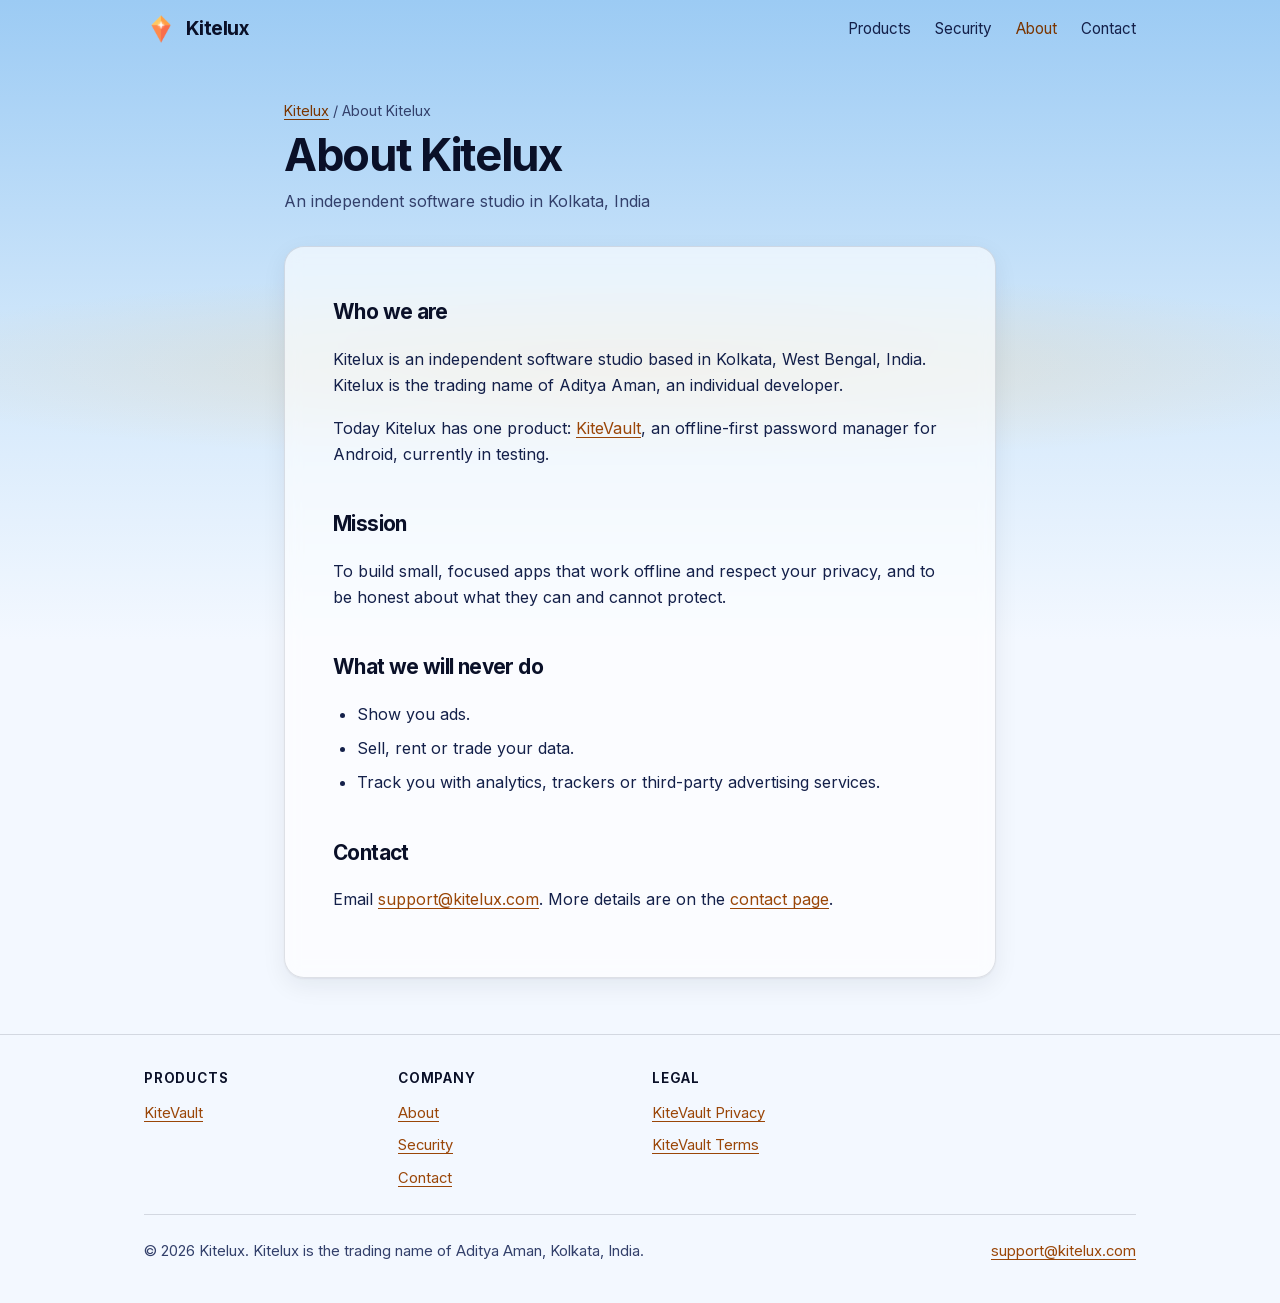
==== commit 3c1e748a: "Night-sky theme, animated hero, featured KiteVault section Co-Authored-By: Claude Sonnet 5.5 <norepl" ====
--- a/about/index.html
+++ b/about/index.html
@@ -20,7 +20,7 @@
     <meta property="og:image" content="https://kitelux.com/assets/og-kitelux.png" />
     <meta name="twitter:card" content="summary_large_image" />
 
-    <link rel="preload" href="/assets/fonts/InterVariable.woff2" as="font" type="font/woff2" crossorigin />
+    <link rel="preload" href="/assets/fonts/InterVariable-latin.woff2" as="font" type="font/woff2" crossorigin />
     <link rel="stylesheet" href="/assets/style.css" />
   </head>
   <body>
@@ -28,7 +28,7 @@
 
     <header class="site-header">
       <div class="wrap">
-        <a class="brand" href="/"><img src="/assets/kitelux-logo.png" alt="" />Kitelux</a>
+        <a class="brand" href="/"><img src="/assets/kitelux-logo.png" width="34" height="34" alt="" />Kitelux</a>
         <nav class="nav" aria-label="Main">
           <a href="/#products">Products</a>
           <a href="/security/">Security</a>
--- a/assets/style.css
+++ b/assets/style.css
@@ -28,7 +28,7 @@
 
 @font-face {
   font-family: 'Inter';
-  src: url('/assets/fonts/InterVariable.woff2') format('woff2');
+  src: url('/assets/fonts/InterVariable-latin.woff2') format('woff2');
   font-weight: 100 900;
   font-style: normal;
   font-display: swap;
@@ -40,6 +40,9 @@
   --sky-mid: #cde5fa;
   --bg: #f3f8ff;
   --sky-height: 640px;
+
+  /* Spacing: 8px scale (4px half-step for tiny gaps) */
+  --space-section: 64px; /* vertical padding of a page section: 64px mobile, 96px desktop */
 
   --surface: #ffffff;
   --surface-muted: rgba(14, 22, 48, 0.06);
@@ -200,7 +203,7 @@
   width: 100%;
   max-width: 1040px;
   margin: 0 auto;
-  padding: 0 20px;
+  padding: 0 24px;
 }
 
 .wrap.narrow {
@@ -246,14 +249,14 @@
   align-items: center;
   justify-content: space-between;
   gap: 4px 16px;
-  padding-top: 10px;
-  padding-bottom: 10px;
+  padding-top: 8px;
+  padding-bottom: 8px;
 }
 
 .brand {
   display: inline-flex;
   align-items: center;
-  gap: 10px;
+  gap: 8px;
   color: var(--heading);
   text-decoration: none;
   font-weight: 700;
@@ -270,7 +273,7 @@
 .nav {
   display: flex;
   flex-wrap: wrap;
-  gap: 0 20px;
+  gap: 0 24px;
   font-size: 0.95rem;
 }
 
@@ -314,7 +317,7 @@
 
 .hero {
   color: var(--text);
-  padding: 56px 0 88px;
+  padding: 48px 0 64px;
   text-align: center;
 }
 
@@ -326,7 +329,7 @@
 }
 
 .hero h1 {
-  margin: 0 0 14px;
+  margin: 0 0 16px;
   font-size: clamp(2.4rem, 5vw, 4rem);
   line-height: 1.08;
 }
@@ -338,6 +341,394 @@
   font-size: 1.1rem;
 }
 
+/* Home hero: text + animated night-sky illustration (inline SVG in index.html, CSS-only animation).
+   Text left / sky right on desktop; sky above text on mobile. Fixed aspect ratio, so no layout shift. */
+.hero-grid {
+  display: grid;
+  gap: 32px;
+  align-items: center;
+  grid-template-areas:
+    'visual'
+    'copy';
+}
+
+.hero-copy {
+  grid-area: copy;
+}
+
+.hero-visual {
+  grid-area: visual;
+  width: 100%;
+  max-width: 340px;
+  justify-self: center;
+}
+
+.hero-sky {
+  display: block;
+  width: 100%;
+  height: auto;
+  aspect-ratio: 480 / 520;
+  overflow: hidden;
+  filter: drop-shadow(0 24px 40px rgba(10, 16, 40, 0.35));
+}
+
+.hero-home {
+  padding-top: 24px;
+}
+
+@media (min-width: 880px) {
+  .hero-grid {
+    grid-template-columns: 1.05fr 0.95fr;
+    grid-template-areas: 'copy visual';
+    gap: 56px;
+  }
+  .hero-home {
+    padding: 40px 0 72px;
+    text-align: left;
+  }
+  .hero-home .hero-copy p,
+  .hero-home .hero-copy .hero-actions {
+    margin-left: 0;
+    margin-right: 0;
+  }
+  .hero-visual {
+    max-width: 480px;
+    justify-self: end;
+  }
+}
+
+/* Sky animations. Base values below are the static scene (used with reduced motion). */
+.hero-sky .stars circle {
+  opacity: 0.85;
+}
+
+.hero-sky .shoot {
+  opacity: 0;
+}
+
+.hero-sky .stars circle,
+.hero-sky .stars-big g {
+  animation: twinkle 4s ease-in-out infinite;
+}
+
+.hero-sky .stars circle:nth-child(5n + 1) { animation-duration: 2.4s; }
+.hero-sky .stars circle:nth-child(5n + 2) { animation-duration: 3.2s; }
+.hero-sky .stars circle:nth-child(5n + 3) { animation-duration: 4.1s; }
+.hero-sky .stars circle:nth-child(5n + 4) { animation-duration: 5s; }
+.hero-sky .stars circle:nth-child(5n + 5) { animation-duration: 5.9s; }
+.hero-sky .stars circle:nth-child(7n + 1) { animation-delay: -0.4s; }
+.hero-sky .stars circle:nth-child(7n + 2) { animation-delay: -1.3s; }
+.hero-sky .stars circle:nth-child(7n + 3) { animation-delay: -2.1s; }
+.hero-sky .stars circle:nth-child(7n + 4) { animation-delay: -2.9s; }
+.hero-sky .stars circle:nth-child(7n + 5) { animation-delay: -3.7s; }
+.hero-sky .stars circle:nth-child(7n + 6) { animation-delay: -4.6s; }
+.hero-sky .stars circle:nth-child(7n + 7) { animation-delay: -5.4s; }
+.hero-sky .stars-big g:nth-child(1) { animation-duration: 3.4s; animation-delay: -0.8s; }
+.hero-sky .stars-big g:nth-child(2) { animation-duration: 4.6s; animation-delay: -2.2s; }
+.hero-sky .stars-big g:nth-child(3) { animation-duration: 5.6s; animation-delay: -1.4s; }
+.hero-sky .stars-big g:nth-child(4) { animation-duration: 3.9s; animation-delay: -3.1s; }
+.hero-sky .stars-big g:nth-child(5) { animation-duration: 5.1s; animation-delay: -4.2s; }
+
+@keyframes twinkle {
+  0%,
+  100% {
+    opacity: 0.3;
+  }
+  50% {
+    opacity: 1;
+  }
+}
+
+/* One shooting star every ~9s (first one after ~3s) */
+.hero-sky .shoot {
+  animation: shoot 9s linear -6s infinite;
+}
+
+@keyframes shoot {
+  0% {
+    opacity: 0;
+    transform: translate(0, 0);
+  }
+  1.5% {
+    opacity: 1;
+  }
+  9%,
+  100% {
+    opacity: 0;
+    transform: translate(250px, 125px);
+  }
+}
+
+/* Faint cloud wisps drifting horizontally */
+.hero-sky .wisp {
+  animation: drift 70s ease-in-out infinite alternate;
+}
+.hero-sky .w2 {
+  animation-duration: 90s;
+  animation-direction: alternate-reverse;
+}
+.hero-sky .w3 {
+  animation-duration: 60s;
+}
+
+@keyframes drift {
+  from {
+    transform: translateX(-45px);
+  }
+  to {
+    transform: translateX(45px);
+  }
+}
+
+/* Kite sway (rotate -4..4deg, a few px up/down, ~6s) and sparkle pulse (~3s) */
+.hero-sky .kite {
+  transform-origin: 240px 226px;
+  animation: kite-sway 6s ease-in-out infinite;
+}
+
+.hero-sky .sparkle {
+  transform-origin: 240px 190px;
+  animation: sparkle 3s ease-in-out infinite;
+}
+
+@keyframes kite-sway {
+  0%,
+  100% {
+    transform: translate(0, 0) rotate(-4deg);
+  }
+  50% {
+    transform: translate(0, -6px) rotate(4deg);
+  }
+}
+
+@keyframes sparkle {
+  0%,
+  100% {
+    transform: scale(0.9);
+    opacity: 0.8;
+  }
+  50% {
+    transform: scale(1.1);
+    opacity: 1;
+  }
+}
+
+/* String: animate the path itself so its top end stays on the kite tip. Browsers without CSS
+   `d: path()` get the same sway as a rotation of the whole string instead. */
+@supports (d: path('M0 0 L1 1')) {
+  .hero-sky .string {
+    animation: string-sway 6s ease-in-out infinite;
+  }
+}
+
+@supports not (d: path('M0 0 L1 1')) {
+  .hero-sky .string {
+    transform-origin: 240px 226px;
+    animation: kite-sway 6s ease-in-out infinite;
+  }
+}
+
+@keyframes string-sway {
+  0%,
+  100% {
+    d: path('M248.6 348.7 C245.6 410 232 480 240 560');
+  }
+  50% {
+    d: path('M231.4 342.7 C236.4 410 250 480 240 560');
+  }
+}
+
+/* Reduced motion: the same scene, completely still */
+@media (prefers-reduced-motion: reduce) {
+  .hero-sky *,
+  .hero-sky .string {
+    animation: none !important;
+  }
+}
+
+/* Featured product (home) and product-page hero: text left, CSS-only phone frame right */
+.featured {
+  display: grid;
+  gap: 32px;
+  align-items: center;
+  grid-template-columns: 1fr;
+}
+
+.card.featured {
+  padding: 32px 24px;
+}
+
+.featured-body p {
+  margin: 0 0 16px;
+  color: var(--text-muted);
+  max-width: 520px;
+}
+
+.featured-body .badge {
+  margin-bottom: 0;
+}
+
+.featured-body .app-head {
+  margin-bottom: 8px;
+}
+
+.featured-body .app-head img {
+  width: 64px;
+  height: 64px;
+}
+
+.featured-body h1,
+.featured-body h3 {
+  margin: 0;
+  font-size: clamp(2rem, 5vw, 2.6rem);
+  line-height: 1.1;
+}
+
+.featured-body .links {
+  margin-top: 8px;
+}
+
+.points {
+  list-style: none;
+  margin: 4px 0 24px;
+  padding: 0;
+  display: grid;
+  gap: 8px;
+}
+
+.points li {
+  position: relative;
+  padding-left: 32px;
+  color: var(--text);
+}
+
+.points li::before {
+  content: '';
+  position: absolute;
+  left: 3px;
+  top: 0.45em;
+  width: 11px;
+  height: 6px;
+  border-left: 2px solid var(--accent);
+  border-bottom: 2px solid var(--accent);
+  transform: rotate(-45deg);
+}
+
+.featured-visual {
+  display: flex;
+  justify-content: center;
+}
+
+/* Phone frame: pure CSS (rounded rectangle + notch). The screen shows a real screenshot, or the icon. */
+.phone {
+  position: relative;
+  width: 100%;
+  max-width: 230px;
+  aspect-ratio: 9 / 19;
+  border-radius: 38px;
+  border: 9px solid #05081a;
+  background: #05081a;
+  box-shadow:
+    0 0 0 1px rgba(255, 255, 255, 0.14),
+    0 28px 60px rgba(10, 16, 40, 0.4),
+    0 0 40px rgba(255, 181, 71, 0.1);
+  overflow: hidden;
+}
+
+.phone-notch {
+  position: absolute;
+  top: 0;
+  left: 50%;
+  z-index: 2;
+  width: 38%;
+  height: 20px;
+  transform: translateX(-50%);
+  background: #05081a;
+  border-radius: 0 0 14px 14px;
+}
+
+.phone-screen {
+  position: absolute;
+  inset: 0;
+  border-radius: 28px;
+  overflow: hidden;
+  background: linear-gradient(180deg, #0a1028 0%, #121b45 60%, #1c2257 100%);
+}
+
+.phone-screen {
+  display: grid;
+  place-items: center;
+}
+
+.phone-screen .phone-shot {
+  width: 100%;
+  height: 100%;
+  object-fit: cover;
+}
+
+.phone-screen .phone-icon {
+  width: 42%;
+  height: auto;
+  margin: 0;
+  filter: drop-shadow(0 8px 24px rgba(255, 181, 71, 0.3));
+}
+
+.more-pill {
+  display: inline-block;
+  margin: 24px 0 0;
+  padding: 8px 16px;
+  border: 1px dashed var(--card-border);
+  border-radius: 999px;
+  color: var(--text-muted);
+  font-size: 0.92rem;
+}
+
+@media (min-width: 760px) {
+  .featured {
+    grid-template-columns: 1.2fr 0.8fr;
+    gap: 48px;
+  }
+  .card {
+    padding: 32px;
+  }
+  .card.featured {
+    padding: 48px;
+  }
+}
+
+/* Product-page hero uses the featured layout without a card */
+.hero-product {
+  text-align: left;
+}
+
+.hero-product .featured-body p {
+  margin-left: 0;
+  margin-right: 0;
+  max-width: 520px;
+}
+
+/* Scroll reveal (only active when /assets/site.js adds .reveal-ready; content is visible without JS
+   and with reduced motion) */
+.reveal-ready .reveal {
+  opacity: 0;
+  transform: translateY(18px);
+  transition:
+    opacity 600ms ease,
+    transform 600ms ease;
+}
+
+.reveal-ready .reveal.is-visible {
+  opacity: 1;
+  transform: none;
+}
+
+@media print {
+  .reveal {
+    opacity: 1 !important;
+    transform: none !important;
+  }
+}
+
 /* Section heading */
 .section-heading {
   margin: 0 0 24px;
@@ -345,7 +736,7 @@
 }
 
 .section-heading h2 {
-  margin: 0 0 6px;
+  margin: 0 0 8px;
   font-size: clamp(1.5rem, 4vw, 2rem);
   line-height: 1.2;
 }
@@ -392,18 +783,18 @@
 
 .cards {
   display: grid;
-  gap: 20px;
+  gap: 24px;
   margin-top: -48px;
   padding-bottom: 56px;
 }
 
 .card {
-  padding: 28px;
+  padding: 24px;
 }
 
 .card h2,
 .card h3 {
-  margin: 0 0 6px;
+  margin: 0 0 8px;
   font-size: 1.4rem;
 }
 
@@ -449,7 +840,7 @@
   letter-spacing: 0.04em;
   text-transform: uppercase;
   line-height: 1.5;
-  padding: 3px 10px;
+  padding: 4px 8px;
   border-radius: 999px;
   margin-bottom: 12px;
 }
@@ -482,7 +873,7 @@
 
 .btn {
   display: inline-block;
-  padding: 10px 18px;
+  padding: 12px 24px;
   border-radius: 12px;
   font-weight: 650;
   font-size: 0.95rem;
@@ -529,7 +920,7 @@
 
 .feature,
 .principle {
-  padding: 22px;
+  padding: 24px;
 }
 
 .feature h3,
@@ -547,7 +938,15 @@
 
 /* Page sections, muted card, text strips */
 .section {
-  padding-top: 56px;
+  padding: var(--space-section) 0;
+}
+
+.section + .section {
+  padding-top: 0; /* neighbouring sections get one 96/64px gap, not two */
+}
+
+.hero + .section {
+  padding-top: 32px; /* the hero already supplies 64px below its content */
 }
 
 .section .cards {
@@ -573,12 +972,12 @@
 }
 
 .hero .hero-actions {
-  margin: 28px auto 0;
+  margin: 32px auto 0;
 }
 
 .strip {
   border-top: 1px solid var(--border);
-  padding: 32px 0;
+  padding: 48px 0;
 }
 
 .strip + .strip {
@@ -587,7 +986,7 @@
 }
 
 .strip h2 {
-  margin: 0 0 6px;
+  margin: 0 0 8px;
   font-size: 1.2rem;
 }
 
@@ -628,7 +1027,7 @@
 }
 
 .checklist {
-  padding-left: 22px;
+  padding-left: 24px;
 }
 
 .checklist li {
@@ -658,7 +1057,7 @@
 .doc-head .crumbs {
   font-size: 0.9rem;
   color: var(--text-muted);
-  margin-bottom: 10px;
+  margin-bottom: 8px;
 }
 
 .doc-head .crumbs a {
@@ -666,7 +1065,7 @@
 }
 
 .doc-head h1 {
-  margin: 0 0 6px;
+  margin: 0 0 8px;
   font-size: clamp(2rem, 5vw, 2.8rem);
   line-height: 1.1;
 }
@@ -677,14 +1076,14 @@
 }
 
 .doc {
-  padding: 32px 28px;
-  margin: -20px auto 56px;
+  padding: 32px 24px;
+  margin: -24px auto 56px;
   position: relative;
   z-index: 1;
 }
 
 .doc h2 {
-  margin: 36px 0 8px;
+  margin: 40px 0 8px;
   font-size: 1.3rem;
 }
 
@@ -693,7 +1092,7 @@
 }
 
 .doc h3 {
-  margin: 20px 0 4px;
+  margin: 24px 0 4px;
   font-size: 1.05rem;
 }
 
@@ -703,23 +1102,23 @@
 }
 
 .doc ul {
-  padding-left: 22px;
+  padding-left: 24px;
 }
 
 .doc li {
-  margin: 6px 0;
+  margin: 8px 0;
 }
 
 .summary {
   background: var(--accent-soft);
   border-radius: 14px;
-  padding: 18px 20px;
-  margin: 0 0 28px;
+  padding: 16px 24px;
+  margin: 0 0 32px;
 }
 
 .summary strong {
   display: block;
-  margin-bottom: 6px;
+  margin-bottom: 8px;
   color: var(--heading);
 }
 
@@ -730,20 +1129,20 @@
 .toc {
   background: var(--surface-muted);
   border-radius: 14px;
-  padding: 16px 20px;
-  margin: 0 0 28px;
+  padding: 16px 24px;
+  margin: 0 0 32px;
   font-size: 0.95rem;
 }
 
 .toc strong {
   display: block;
-  margin-bottom: 6px;
+  margin-bottom: 8px;
   color: var(--heading);
 }
 
 .toc ol {
   margin: 0;
-  padding-left: 20px;
+  padding-left: 24px;
   columns: 2;
   column-gap: 32px;
 }
@@ -763,7 +1162,7 @@
 td {
   text-align: left;
   vertical-align: top;
-  padding: 10px 12px;
+  padding: 8px 12px;
   border-bottom: 1px solid var(--border);
 }
 
@@ -830,7 +1229,7 @@
   justify-content: space-between;
   gap: 8px 24px;
   margin-top: 8px;
-  padding-top: 20px;
+  padding-top: 24px;
   border-top: 1px solid var(--border);
 }
 
@@ -845,6 +1244,9 @@
 }
 
 @media (min-width: 720px) {
+  :root {
+    --space-section: 96px;
+  }
   .cards {
     grid-template-columns: repeat(2, 1fr);
   }
@@ -856,7 +1258,7 @@
     grid-template-columns: repeat(2, 1fr);
   }
   .doc {
-    padding: 44px 48px;
+    padding: 48px 48px;
   }
   .footer-cols {
     grid-template-columns: repeat(4, 1fr);
@@ -875,6 +1277,14 @@
 @media (prefers-reduced-motion: reduce) {
   html {
     scroll-behavior: auto;
+  }
+  /* Header: no scroll-linked fade; just keep it solid so it stays readable over content */
+  .site-header {
+    animation: none;
+    background: var(--header-solid);
+    border-bottom-color: var(--header-border);
+    -webkit-backdrop-filter: blur(12px);
+    backdrop-filter: blur(12px);
   }
   .card,
   .feature,
